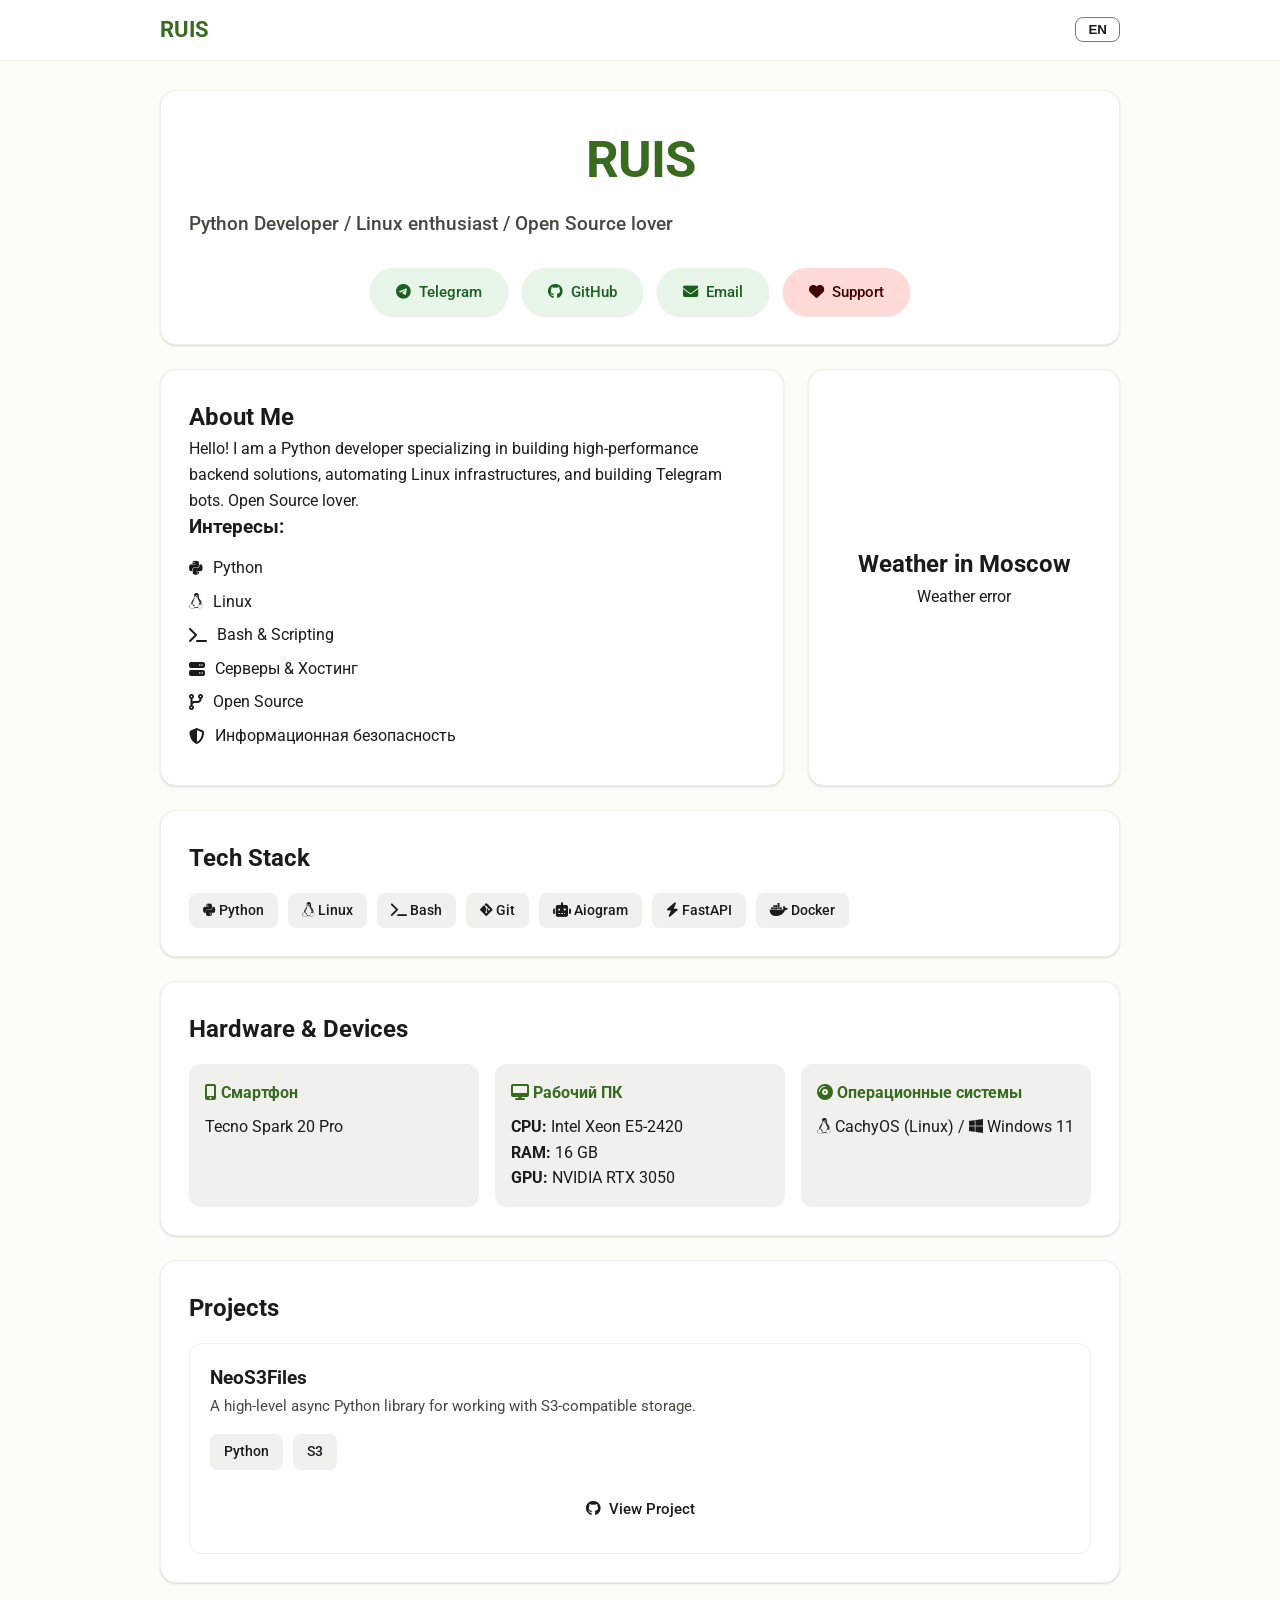
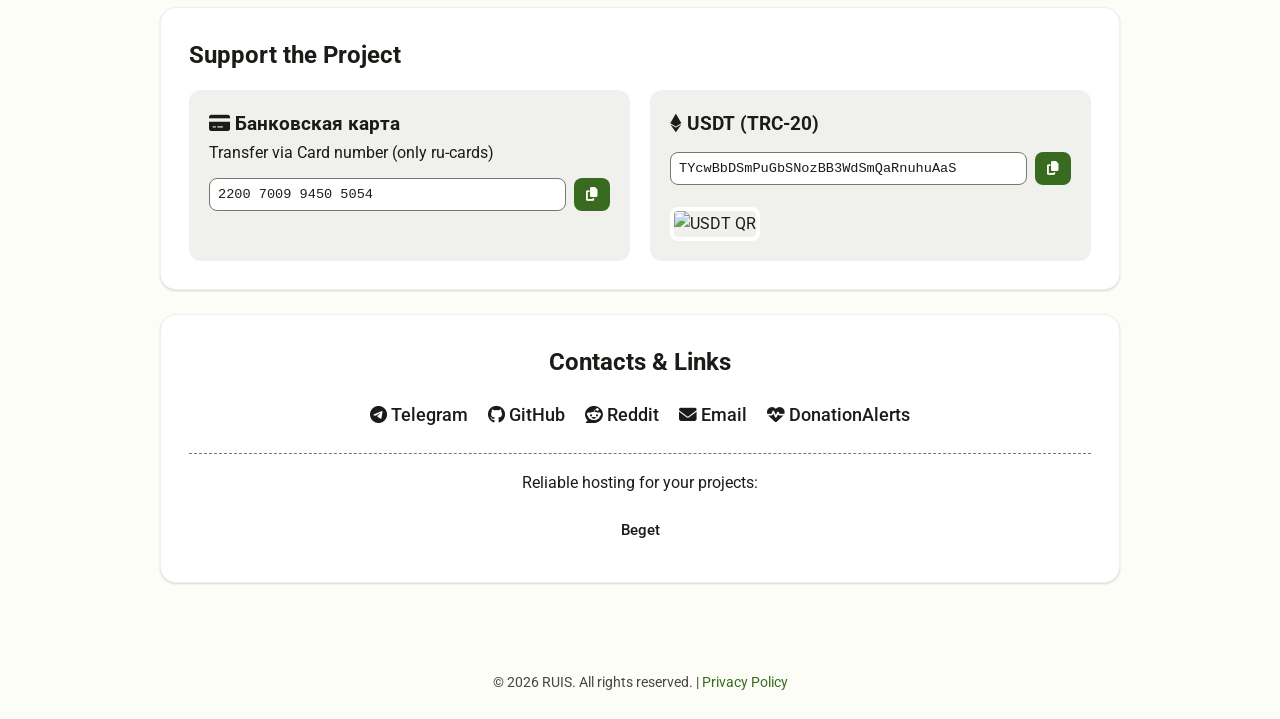
==== index.html @ d51184da "Initial commit" ====
<!DOCTYPE html>
<html lang="ru">
<head>
    <meta charset="UTF-8">
    <meta name="viewport" content="width=device-width, initial-scale=1.0">
    <title>RUIS | Python Developer & Linux Enthusiast</title>
    <meta name="description" content="Личный сайт-визитка и портфолио разработчика RUIS. Python, Linux, Open Source.">

    <meta property="og:title" content="RUIS | Portfolio">
    <meta property="og:description" content="Python Developer / Linux enthusiast / Open Source lover">
    <meta property="og:type" content="website">
    <meta property="og:url" content="https://ruiscode.ru">

    <link rel="icon" href="https://img.icons8.com/material-rounded/96/3498db/code.png" type="image/png">

    <link rel="preconnect" href="https://fonts.googleapis.com">
    <link rel="preconnect" href="https://fonts.gstatic.com" crossorigin>
    <link href="https://fonts.googleapis.com/css2?family=Roboto:wght@300;400;500;700&display=swap" rel="stylesheet">
    <link rel="stylesheet" href="https://cdnjs.cloudflare.com/ajax/libs/font-awesome/6.4.0/css/all.min.css">

    <link rel="stylesheet" href="style.css">
</head>
<body class="light-theme">

    <nav class="navbar">
        <div class="nav-container">
            <a href="#" class="logo">RUIS</a>
            <div class="nav-controls">
                <button id="lang-toggle" class="btn-text">EN</button>
            </div>
        </div>
    </nav>

    <main class="container">
        <section class="card">
            <center><h1 class="hero-title">RUIS</h1></center>
            <p class="hero-subtitle" data-i18n="hero-desc">Python Developer / Linux enthusiast / Open Source lover</p>
            <div class="hero-buttons">
                <a href="https://t.me/ruiscode" target="_blank" class="btn btn-primary"><i class="fab fa-telegram"></i> Telegram</a>
                <a href="https://github.com/Ruslan-Isaev" target="_blank" class="btn btn-secondary"><i class="fab fa-github"></i> GitHub</a>
                <a href="mailto:inbox@ruiscode.ru" class="btn btn-outline"><i class="fas fa-envelope"></i> Email</a>
                <a href="#donations" class="btn btn-donation"><i class="fas fa-heart"></i> Support</a>
            </div>
        </section>

        <div class="grid-layout">
            <section class="card">
                <h2 data-i18n="about-title">Обо мне</h2>
                <p data-i18n="about-text">Привет! Я Python-разработчик, специализируюсь на создании бэкенд-решений, автоматизации процессов и работе с серверной инфраструктурой.</p>
                <h3>Интересы:</h3>
                <ul class="interests-list">
                    <li><i class="fab fa-python"></i> Python</li>
                    <li><i class="fab fa-linux"></i> Linux</li>
                    <li><i class="fas fa-terminal"></i> Bash & Scripting</li>
                    <li><i class="fas fa-server"></i> Серверы & Хостинг</li>
                    <li><i class="fas fa-code-branch"></i> Open Source</li>
                    <li><i class="fas fa-shield-alt"></i> Информационная безопасность</li>
                </ul>
            </section>

            <section class="card weather-card">
                <h2 data-i18n="weather-title">Погода в Москве</h2>
                <div id="weather-loading" class="loading" data-i18n="loading">Загрузка...</div>
                <div id="weather-content" class="hidden">
                    <div class="weather-main">
                        <i id="weather-icon" class="fas fa-cloud-sun"></i>
                        <span id="weather-temp">--°C</span>
                    </div>
                    <p id="weather-desc">--</p>
                    <div class="weather-details">
                        <div><i class="fas fa-wind"></i> <span id="weather-wind">-- м/с</span></div>
                        <div><i class="fas fa-tint"></i> <span id="weather-humidity">--%</span></div>
                    </div>
                </div>
            </section>
        </div>

        <section class="card">
            <h2 data-i18n="tech-title">Технологический стек</h2>
            <div class="tech-tags">
                <span class="tag"><i class="fab fa-python"></i> Python</span>
                <span class="tag"><i class="fab fa-linux"></i> Linux</span>
                <span class="tag"><i class="fas fa-terminal"></i> Bash</span>
                <span class="tag"><i class="fab fa-git-alt"></i> Git</span>
                <span class="tag"><i class="fas fa-robot"></i> Aiogram</span>
                <span class="tag"><i class="fas fa-bolt"></i> FastAPI</span>
                <span class="tag"><i class="fab fa-docker"></i> Docker</span>
            </div>
        </section>

        <section class="card">
            <h2 data-i18n="hardware-title">Железо и Девайсы</h2>
            <div class="hardware-grid">
                <div class="hw-item">
                    <h3><i class="fas fa-mobile-alt"></i> Смартфон</h3>
                    <p>Tecno Spark 20 Pro</p>
                </div>
                <div class="hw-item">
                    <h3><i class="fas fa-desktop"></i> Рабочий ПК</h3>
                    <p><strong>CPU:</strong> Intel Xeon E5-2420</p>
                    <p><strong>RAM:</strong> 16 GB</p>
                    <p><strong>GPU:</strong> NVIDIA RTX 3050</p>
                </div>
                <div class="hw-item">
                    <h3><i class="fas fa-compact-disc"></i> Операционные системы</h3>
                    <p><i class="fab fa-linux"></i> CachyOS (Linux) / <i class="fab fa-windows"></i> Windows 11</p>
                </div>
            </div>
        </section>

        <section class="card">
            <h2 data-i18n="projects-title">Проекты</h2>
            <div id="projects-container" class="projects-grid">
                </div>
        </section>

        <section id="donations" class="card">
            <h2 data-i18n="donate-title">Поддержать проект</h2>
            <div class="donate-grid">
                <div class="donate-item">
                    <h3><i class="fas fa-credit-card"></i> Банковская карта</h3>
                    <p data-i18n="card-desc">Перевод по номеру карты</p>
                    <div class="crypto-address">
                        <input type="text" value="2200 7009 9450 5054" readonly id="card-num">
                        <button onclick="copyText('card-num')" class="btn-icon-copy"><i class="fas fa-copy"></i></button>
                    </div>
                </div>
                <div class="donate-item">
                    <h3><i class="fab fa-ethereum"></i> USDT (TRC-20)</h3>
                    <div class="crypto-address">
                        <input type="text" value="TYcwBbDSmPuGbSNozBB3WdSmQaRnuhuAaS" readonly id="usdt-addr">
                        <button onclick="copyText('usdt-addr')" class="btn-icon-copy"><i class="fas fa-copy"></i></button>
                    </div>
                    <img class="qr-code" src="https://api.qrserver.com/v1/create-qr-code/?size=150x150&data=TYcwBbDSmPuGbSNozBB3WdSmQaRnuhuAaS" alt="USDT QR">
                </div>
            </div>
        </section>

        <section class="card text-center">
            <h2 data-i18n="links-title">Контакты и ссылки</h2>
            <div class="links-footer">
                <a href="https://t.me/ruiscode" target="_blank"><i class="fab fa-telegram"></i> Telegram</a>
                <a href="https://github.com/Ruslan-Isaev" target="_blank"><i class="fab fa-github"></i> GitHub</a>
                <a href="https://www.reddit.com/u/ruslan-isaev/s/MnfXbXaHFV" target="_blank"><i class="fab fa-reddit"></i> Reddit</a>
                <a href="mailto:inbox@ruiscode.ru"><i class="fas fa-envelope"></i> Email</a>
                <a href="https://www.donationalerts.com/r/ruisvip" target="_blank"><i class="fas fa-heartbeat"></i> DonationAlerts</a>
            </div>
            <div class="ref-block">
                <p data-i18n="ref-text">Надежный хостинг для ваших проектов:</p>
                <a href="https://beget.com/p2138038" target="_blank" class="btn btn-outline" style="display:inline-block; margin-top:10px;">Beget</a>
            </div>
        </section>
    </main>

    <footer class="footer">
        <p>&copy; 2026 RUIS. All rights reserved. | <a href="privacy.html" data-i18n="privacy-link">Политика конфиденциальности</a></p>
    </footer>

    <script src="script.js"></script>
</body>
</html>
---- style.css ----
/* Google Material Design 3 - Fixed Light Theme */
:root {
    --bg-color: #fcfdf7;
    --surface-color: #ffffff;
    --surface-variant: #f0f1ec;
    --primary-color: #386a20; /* Благородный темно-зеленый Material акцент */
    --secondary-color: #55624c;
    --text-color: #1a1c18;
    --text-muted: #43493e;
    --border-color: #74796e;
    --shadow: 0px 1px 3px rgba(0,0,0,0.05), 0px 1px 2px rgba(0,0,0,0.1);
    --radius: 16px;
    --transition: all 0.25s cubic-bezier(0.2, 0, 0, 1);

    /* Цвета для кнопок главного экрана */
    --hero-btn-bg: #e8f5e9;
    --hero-btn-text: #1b5e20;
}

* {
    box-sizing: border-box;
    margin: 0;
    padding: 0;
}

body {
    font-family: 'Roboto', sans-serif;
    background-color: var(--bg-color);
    color: var(--text-color);
    line-height: 1.6;
}

.container {
    max-width: 1000px;
    margin: 0 auto;
    padding: 90px 20px 40px 20px;
}

/* Навигация */
.navbar {
    position: fixed;
    top: 0;
    left: 0;
    width: 100%;
    background: var(--surface-color);
    border-bottom: 1px solid var(--surface-variant);
    z-index: 1000;
}
.nav-container {
    max-width: 1000px;
    margin: 0 auto;
    padding: 12px 20px;
    display: flex;
    justify-content: space-between;
    align-items: center;
}
.logo {
    font-size: 1.4rem;
    font-weight: 700;
    text-decoration: none;
    color: var(--primary-color);
}
.nav-controls {
    display: flex;
    gap: 12px;
}

/* Карточки */
.card {
    background-color: var(--surface-color);
    border-radius: var(--radius);
    padding: 28px;
    margin-bottom: 24px;
    border: 1px solid var(--surface-variant);
    box-shadow: var(--shadow);
    transition: var(--transition);
}
.card:hover {
    transform: translateY(-2px);
    box-shadow: 0px 4px 12px rgba(0,0,0,0.06);
}

/* Сетка интерфейса */
.grid-layout {
    display: grid;
    grid-template-columns: 2fr 1fr;
    gap: 24px;
}
@media (max-width: 768px) {
    .grid-layout { grid-template-columns: 1fr; gap: 0; }
}


.hero-title { font-size: 3.2rem; font-weight: 700; margin-bottom: 8px; letter-spacing: -1px; color: var(--primary-color); }
.hero-subtitle { font-size: 1.2rem; color: var(--text-muted); margin-bottom: 28px; font-weight: 500; }
.hero-buttons { display: flex; flex-wrap: wrap; justify-content: center; gap: 14px; }

/* Кнопки */
.btn {
    padding: 12px 26px;
    border-radius: 100px;
    border: none;
    font-weight: 500;
    cursor: pointer;
    text-decoration: none;
    display: inline-flex;
    align-items: center;
    gap: 8px;
    transition: var(--transition);
    font-size: 0.95rem;
}
.hero-buttons .btn {
    background-color: var(--hero-btn-bg);
    color: var(--hero-btn-text);
    box-shadow: 0px 1px 2px rgba(0,0,0,0.1);
}
.hero-buttons .btn:hover {
    filter: brightness(0.92);
    transform: translateY(-1px);
}
.hero-buttons .btn-donation {
    background-color: #ffdad6;
    color: #410002;
}

/* Стандартные кнопки для остальных разделов */
.btn-outline { var(--border-color); color: var(--text-color); background: transparent; }
.btn-outline:hover { background: var(--surface-variant); }
.btn-primary { background-color: var(--primary-color); color: var(--bg-color); }
.btn-primary:hover { filter: brightness(1.1); }
.btn-text { background: none; border: 1px solid var(--border-color); border-radius: 8px; font-weight: bold; cursor: pointer; color: var(--text-color); padding: 4px 12px; }

/* Тэги технологий */
.tech-tags { display: flex; flex-wrap: wrap; gap: 10px; margin-top: 16px; }
.tag { background: var(--surface-variant); padding: 6px 14px; border-radius: 8px; font-size: 0.9rem; font-weight: 500; color: var(--text-color); }

/* Списки и Оборудование */
.interests-list { list-style: none; margin-top: 12px; }
.interests-list li { margin-bottom: 8px; display: flex; align-items: center; gap: 10px; }
.hardware-grid { display: grid; grid-template-columns: repeat(auto-fit, minmax(220px, 1fr)); gap: 16px; margin-top: 16px;}
.hw-item { background: var(--surface-variant); padding: 16px; border-radius: 12px; }
.hw-item h3 { font-size: 1rem; margin-bottom: 8px; color: var(--primary-color); }

/* Проекты */
.projects-grid { display: grid; grid-template-columns: repeat(auto-fit, minmax(280px, 1fr)); gap: 20px; margin-top: 16px;}
.project-card { border: 1px solid var(--surface-variant); border-radius: 12px; padding: 20px; display: flex; flex-direction: column; justify-content: space-between;}
.project-card p { font-size: 0.95rem; color: var(--text-muted); margin-bottom: 16px; }

/* Погода */
.weather-card { display: flex; flex-direction: column; justify-content: center; align-items: center; text-align: center; }
.weather-main { display: flex; align-items: center; gap: 16px; font-size: 2.2rem; font-weight: bold; margin: 12px 0; }
#weather-icon { color: var(--primary-color); }
.weather-details { display: flex; gap: 20px; font-size: 0.9rem; color: var(--text-muted); margin-top: 8px; }

/* Донаты */
.donate-grid { display: grid; grid-template-columns: repeat(auto-fit, minmax(280px, 1fr)); gap: 20px; margin-top: 16px;}
.donate-item { background: var(--surface-variant); padding: 20px; border-radius: 12px; }
.crypto-address { display: flex; gap: 8px; margin: 12px 0; }
.crypto-address input { flex: 1; padding: 8px; border-radius: 8px; border: 1px solid var(--border-color); background: var(--surface-color); color: var(--text-color); font-family: monospace; font-size: 0.85rem;}
.btn-icon-copy { background: var(--primary-color); color: var(--bg-color); border: none; padding: 8px 12px; border-radius: 8px; cursor: pointer; }
.qr-code { width: 120px; height: 120px; margin-top: 10px; border-radius: 8px; border: 4px solid white; }

/* Ссылки футера */
.links-footer { display: flex; flex-wrap: wrap; justify-content: center; gap: 20px; margin: 20px 0; }
.links-footer a { color: var(--text-color); text-decoration: none; font-weight: 500; font-size: 1.1rem; }
.links-footer a:hover { color: var(--primary-color); }
.ref-block { margin-top: 24px; padding-top: 16px; border-top: 1px dashed var(--border-color); }

.footer { text-align: center; padding: 24px; font-size: 0.9rem; color: var(--text-muted); }
.footer a { color: var(--primary-color); text-decoration: none; }

/* Стили для страницы политики */
.legal-text h2 { font-size: 1.4rem; margin-top: 24px; margin-bottom: 10px; color: var(--primary-color); }
.legal-text h3 { font-size: 1.1rem; margin-top: 16px; margin-bottom: 6px; }
.legal-text p, .legal-text ul { margin-bottom: 14px; font-size: 0.95rem; color: var(--text-muted); text-align: justify; }
.legal-text ul { padding-left: 20px; }

.hidden { display: none !important; }
.text-center { text-align: center; }
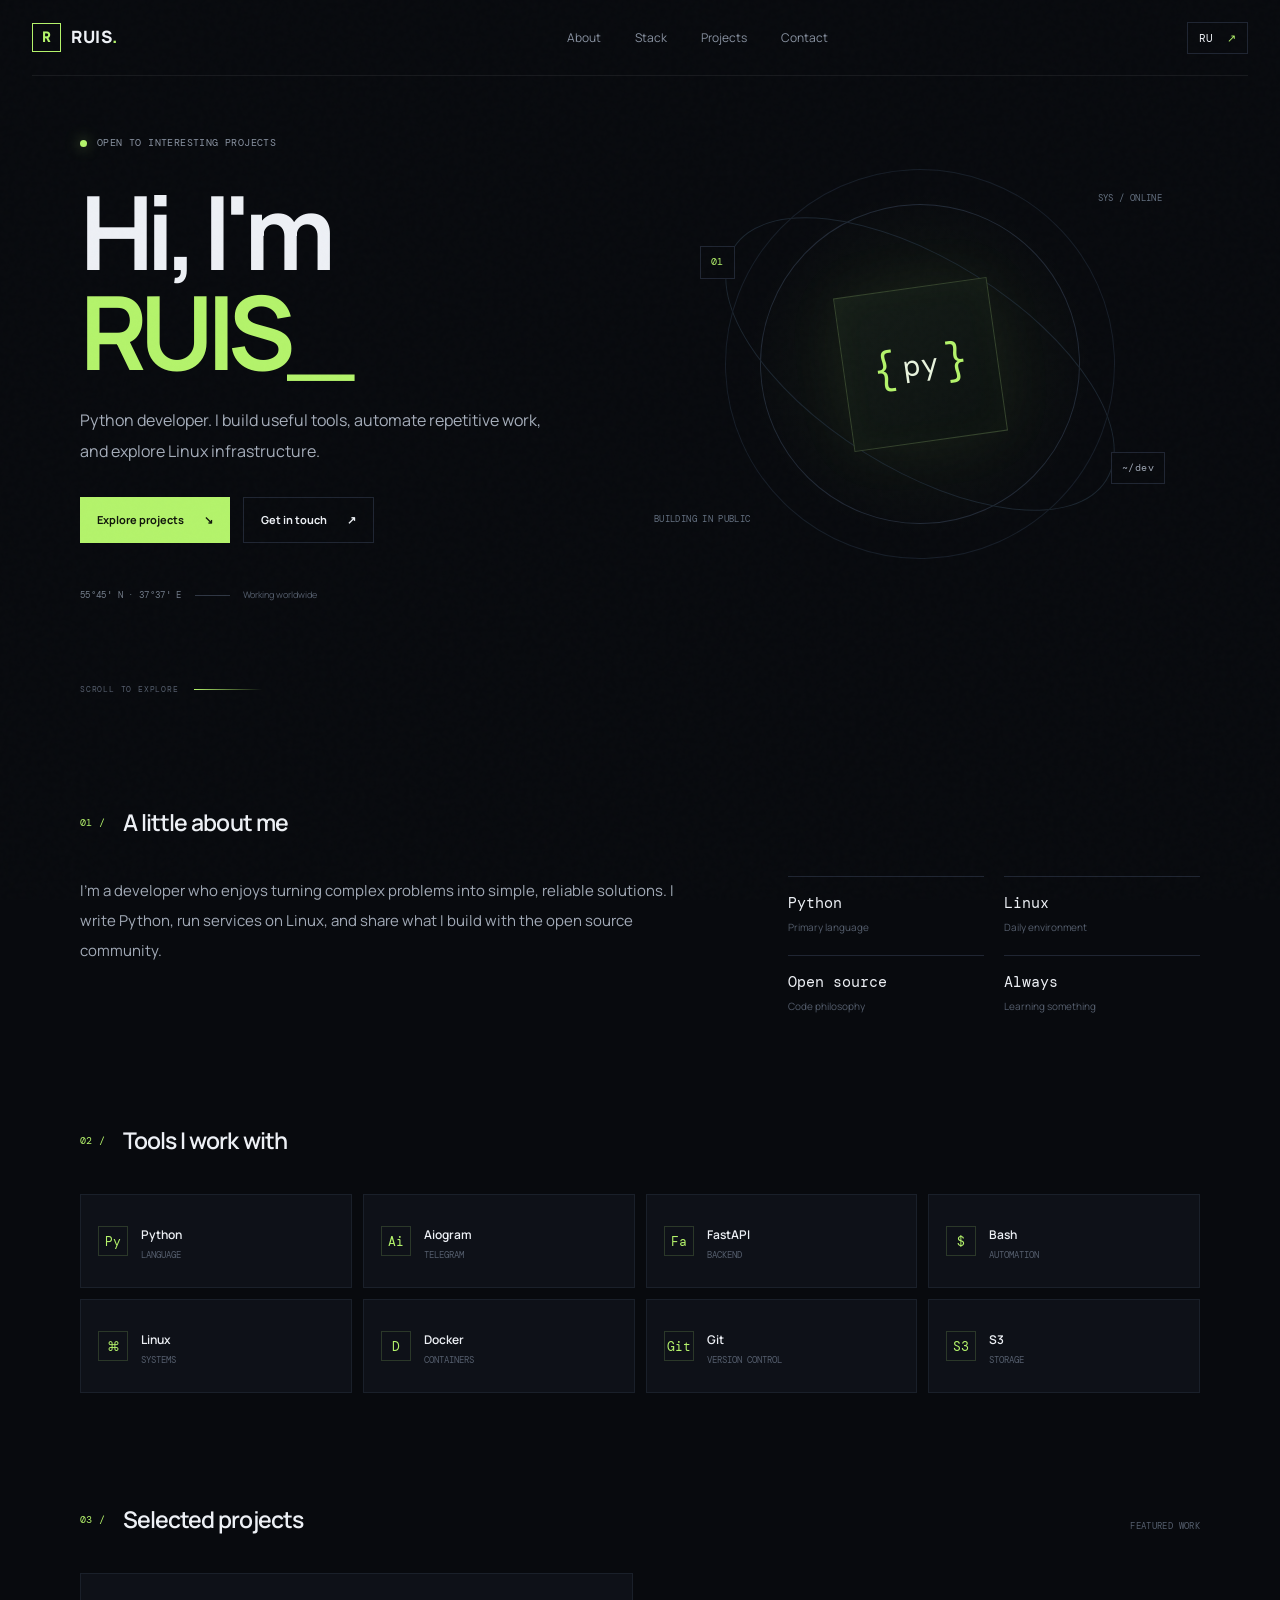
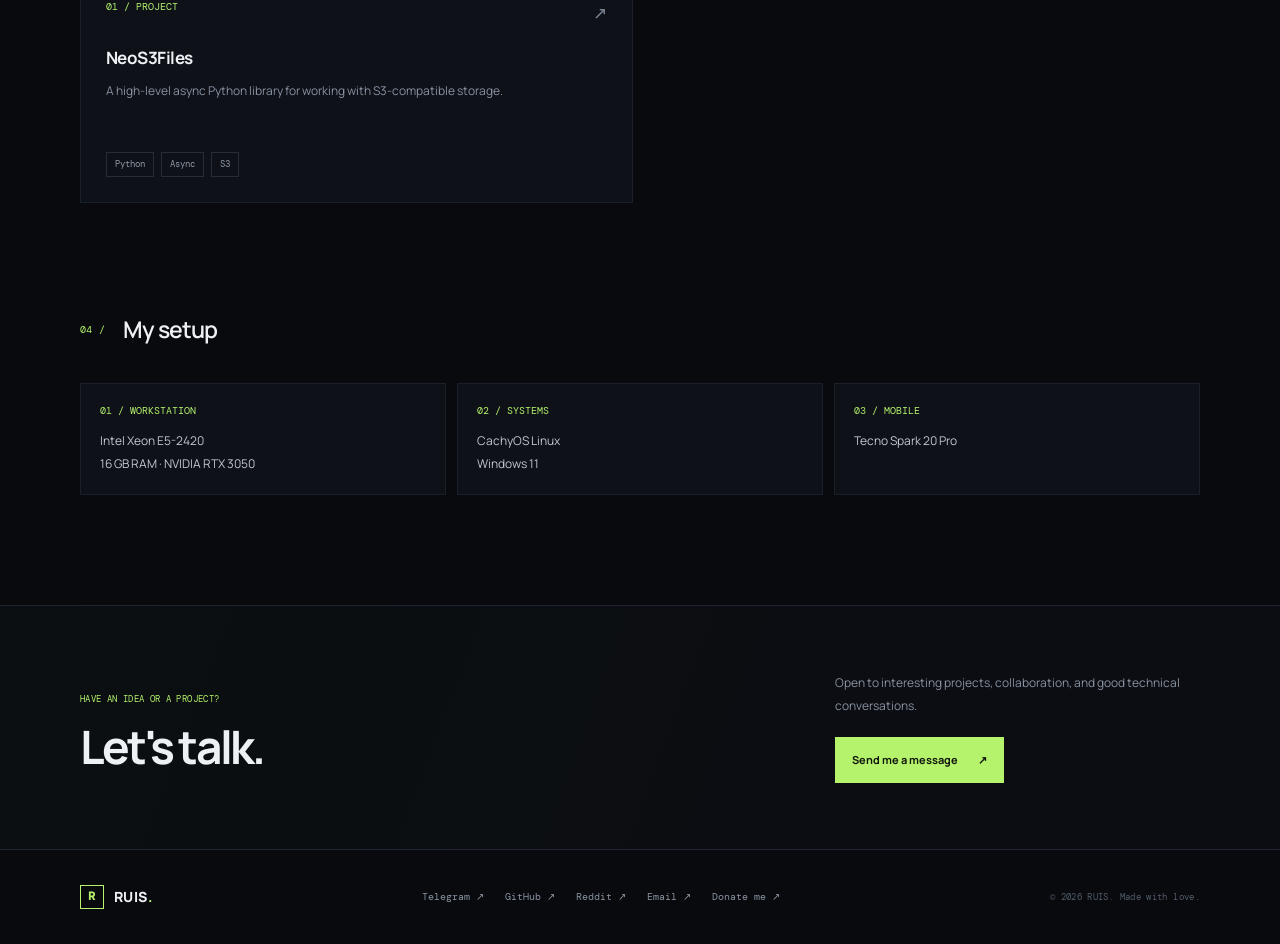
==== commit e6c1d9c3: "new site version" ====
--- a/index.html
+++ b/index.html
@@ -1,161 +1,85 @@
-<!DOCTYPE html>
+<!doctype html>
 <html lang="ru">
 <head>
-    <meta charset="UTF-8">
-    <meta name="viewport" content="width=device-width, initial-scale=1.0">
-    <title>RUIS | Python Developer & Linux Enthusiast</title>
-    <meta name="description" content="Личный сайт-визитка и портфолио разработчика RUIS. Python, Linux, Open Source.">
+  <meta charset="utf-8">
+  <meta name="viewport" content="width=device-width, initial-scale=1">
+  <meta name="theme-color" content="#080a0e">
+  <meta name="description" content="RUIS — Python developer, Linux enthusiast and open source contributor.">
+  <title>RUIS — Python Developer</title>
+  <link rel="preconnect" href="https://fonts.googleapis.com">
+  <link rel="preconnect" href="https://fonts.gstatic.com" crossorigin>
+  <link href="https://fonts.googleapis.com/css2?family=DM+Mono:wght@400;500&family=Manrope:wght@400;500;600;700;800&display=swap" rel="stylesheet">
+  <link rel="stylesheet" href="style.css">
+  <script src="script.js" defer></script>
+</head>
+<body>
+  <div class="noise" aria-hidden="true"></div>
+  <header class="topbar">
+    <a class="brand" href="#top" aria-label="RUIS home"><span class="brand-mark">R</span><span>RUIS<span class="brand-dot">.</span></span></a>
+    <nav class="nav-links" aria-label="Main navigation">
+      <a href="#about" data-i18n="nav.about">Обо мне</a>
+      <a href="#stack" data-i18n="nav.stack">Стек</a>
+      <a href="#projects" data-i18n="nav.projects">Проекты</a>
+      <a href="#contact" data-i18n="nav.contact">Контакты</a>
+    </nav>
+    <button class="language-switch" id="lang-switch" type="button" aria-label="Switch language">EN <span>↗</span></button>
+  </header>
 
-    <meta property="og:title" content="RUIS | Portfolio">
-    <meta property="og:description" content="Python Developer / Linux enthusiast / Open Source lover">
-    <meta property="og:type" content="website">
-    <meta property="og:url" content="https://ruiscode.ru">
+  <main id="top">
+    <section class="hero wrap">
+      <div class="hero-copy">
+        <p class="eyebrow"><span class="status-dot"></span><span data-i18n="hero.available">ОТКРЫТ ДЛЯ ИНТЕРЕСНЫХ ПРОЕКТОВ</span></p>
+        <h1><span data-i18n="hero.hello">Привет, я</span><br><span class="accent">RUIS<span class="cursor">_</span></span></h1>
+        <p class="hero-lead" data-i18n="hero.subtitle">Python-разработчик. Создаю полезные инструменты, автоматизирую рутину и исследую Linux-инфраструктуру.</p>
+        <div class="hero-actions">
+          <a class="button button-primary" href="#projects"><span data-i18n="hero.cta">Смотреть проекты</span><span aria-hidden="true">↘</span></a>
+          <a class="button button-quiet" id="hero-contact" href="mailto:inbox@ruiscode.ru"><span data-i18n="hero.contact">Связаться</span><span aria-hidden="true">↗</span></a>
+        </div>
+        <div class="hero-meta"><span class="mono">55°45' N · 37°37' E</span><span class="meta-line"></span><span data-i18n="hero.location">Работаю по всему миру</span></div>
+      </div>
+      <div class="hero-art" aria-label="Abstract terminal illustration">
+        <div class="orbit orbit-one"></div><div class="orbit orbit-two"></div><div class="orbit orbit-three"></div>
+        <div class="core"><span class="core-bracket">{</span><span class="core-text">py</span><span class="core-bracket">}</span></div>
+        <span class="orbit-label label-top mono">SYS / ONLINE</span><span class="orbit-label label-bottom mono">BUILDING IN PUBLIC</span>
+        <span class="orbit-chip chip-a mono">01</span><span class="orbit-chip chip-b mono">~/dev</span>
+      </div>
+      <a class="scroll-cue mono" href="#about"><span>SCROLL TO EXPLORE</span><span class="scroll-line"></span></a>
+    </section>
 
-    <link rel="icon" href="https://img.icons8.com/material-rounded/96/3498db/code.png" type="image/png">
+    <section class="section wrap" id="about">
+      <div class="section-heading"><span class="section-index mono">01 /</span><h2 data-i18n="about.heading">Немного обо мне</h2></div>
+      <div class="about-grid">
+        <p class="about-copy" data-i18n="about.copy">Я разработчик, которому нравится превращать сложные задачи в простые и надёжные решения. Пишу на Python, разворачиваю сервисы на Linux и делюсь тем, что создаю, с open source сообществом.</p>
+        <div class="about-facts" id="facts"></div>
+      </div>
+    </section>
 
-    <link rel="preconnect" href="https://fonts.googleapis.com">
-    <link rel="preconnect" href="https://fonts.gstatic.com" crossorigin>
-    <link href="https://fonts.googleapis.com/css2?family=Roboto:wght@300;400;500;700&display=swap" rel="stylesheet">
-    <link rel="stylesheet" href="https://cdnjs.cloudflare.com/ajax/libs/font-awesome/6.4.0/css/all.min.css">
+    <section class="section wrap" id="stack">
+      <div class="section-heading"><span class="section-index mono">02 /</span><h2 data-i18n="stack.heading">Инструменты в работе</h2></div>
+      <div class="stack-grid" id="stack-grid"></div>
+    </section>
 
-    <link rel="stylesheet" href="style.css">
-</head>
-<body class="light-theme">
+    <section class="section wrap" id="projects">
+      <div class="section-heading section-heading-between"><div><span class="section-index mono">03 /</span><h2 data-i18n="projects.heading">Избранные проекты</h2></div><span class="mono small-note" data-i18n="projects.note">ВЫБРАННЫЕ РАБОТЫ</span></div>
+      <div class="projects-grid" id="projects-grid"></div>
+    </section>
 
-    <nav class="navbar">
-        <div class="nav-container">
-            <a href="#" class="logo">RUIS</a>
-            <div class="nav-controls">
-                <button id="lang-toggle" class="btn-text">EN</button>
-            </div>
-        </div>
-    </nav>
+    <section class="section wrap two-col-section">
+      <div class="section-heading"><span class="section-index mono">04 /</span><h2 data-i18n="hardware.heading">Моё железо</h2></div>
+      <div class="hardware-grid" id="hardware-grid"></div>
+    </section>
 
-    <main class="container">
-        <section class="card">
-            <center><h1 class="hero-title">RUIS</h1></center>
-            <p class="hero-subtitle" data-i18n="hero-desc">Python Developer / Linux enthusiast / Open Source lover</p>
-            <div class="hero-buttons">
-                <a href="https://t.me/ruiscode" target="_blank" class="btn btn-primary"><i class="fab fa-telegram"></i> Telegram</a>
-                <a href="https://github.com/Ruslan-Isaev" target="_blank" class="btn btn-secondary"><i class="fab fa-github"></i> GitHub</a>
-                <a href="mailto:inbox@ruiscode.ru" class="btn btn-outline"><i class="fas fa-envelope"></i> Email</a>
-                <a href="#donations" class="btn btn-donation"><i class="fas fa-heart"></i> Support</a>
-            </div>
-        </section>
-
-        <div class="grid-layout">
-            <section class="card">
-                <h2 data-i18n="about-title">Обо мне</h2>
-                <p data-i18n="about-text">Привет! Я Python-разработчик, специализируюсь на создании бэкенд-решений, автоматизации процессов и работе с серверной инфраструктурой.</p>
-                <h3>Интересы:</h3>
-                <ul class="interests-list">
-                    <li><i class="fab fa-python"></i> Python</li>
-                    <li><i class="fab fa-linux"></i> Linux</li>
-                    <li><i class="fas fa-terminal"></i> Bash & Scripting</li>
-                    <li><i class="fas fa-server"></i> Серверы & Хостинг</li>
-                    <li><i class="fas fa-code-branch"></i> Open Source</li>
-                    <li><i class="fas fa-shield-alt"></i> Информационная безопасность</li>
-                </ul>
-            </section>
-
-            <section class="card weather-card">
-                <h2 data-i18n="weather-title">Погода в Москве</h2>
-                <div id="weather-loading" class="loading" data-i18n="loading">Загрузка...</div>
-                <div id="weather-content" class="hidden">
-                    <div class="weather-main">
-                        <i id="weather-icon" class="fas fa-cloud-sun"></i>
-                        <span id="weather-temp">--°C</span>
-                    </div>
-                    <p id="weather-desc">--</p>
-                    <div class="weather-details">
-                        <div><i class="fas fa-wind"></i> <span id="weather-wind">-- м/с</span></div>
-                        <div><i class="fas fa-tint"></i> <span id="weather-humidity">--%</span></div>
-                    </div>
-                </div>
-            </section>
-        </div>
-
-        <section class="card">
-            <h2 data-i18n="tech-title">Технологический стек</h2>
-            <div class="tech-tags">
-                <span class="tag"><i class="fab fa-python"></i> Python</span>
-                <span class="tag"><i class="fab fa-linux"></i> Linux</span>
-                <span class="tag"><i class="fas fa-terminal"></i> Bash</span>
-                <span class="tag"><i class="fab fa-git-alt"></i> Git</span>
-                <span class="tag"><i class="fas fa-robot"></i> Aiogram</span>
-                <span class="tag"><i class="fas fa-bolt"></i> FastAPI</span>
-                <span class="tag"><i class="fab fa-docker"></i> Docker</span>
-            </div>
-        </section>
-
-        <section class="card">
-            <h2 data-i18n="hardware-title">Железо и Девайсы</h2>
-            <div class="hardware-grid">
-                <div class="hw-item">
-                    <h3><i class="fas fa-mobile-alt"></i> Смартфон</h3>
-                    <p>Tecno Spark 20 Pro</p>
-                </div>
-                <div class="hw-item">
-                    <h3><i class="fas fa-desktop"></i> Рабочий ПК</h3>
-                    <p><strong>CPU:</strong> Intel Xeon E5-2420</p>
-                    <p><strong>RAM:</strong> 16 GB</p>
-                    <p><strong>GPU:</strong> NVIDIA RTX 3050</p>
-                </div>
-                <div class="hw-item">
-                    <h3><i class="fas fa-compact-disc"></i> Операционные системы</h3>
-                    <p><i class="fab fa-linux"></i> CachyOS (Linux) / <i class="fab fa-windows"></i> Windows 11</p>
-                </div>
-            </div>
-        </section>
-
-        <section class="card">
-            <h2 data-i18n="projects-title">Проекты</h2>
-            <div id="projects-container" class="projects-grid">
-                </div>
-        </section>
-
-        <section id="donations" class="card">
-            <h2 data-i18n="donate-title">Поддержать проект</h2>
-            <div class="donate-grid">
-                <div class="donate-item">
-                    <h3><i class="fas fa-credit-card"></i> Банковская карта</h3>
-                    <p data-i18n="card-desc">Перевод по номеру карты</p>
-                    <div class="crypto-address">
-                        <input type="text" value="2200 7009 9450 5054" readonly id="card-num">
-                        <button onclick="copyText('card-num')" class="btn-icon-copy"><i class="fas fa-copy"></i></button>
-                    </div>
-                </div>
-                <div class="donate-item">
-                    <h3><i class="fab fa-ethereum"></i> USDT (TRC-20)</h3>
-                    <div class="crypto-address">
-                        <input type="text" value="TYcwBbDSmPuGbSNozBB3WdSmQaRnuhuAaS" readonly id="usdt-addr">
-                        <button onclick="copyText('usdt-addr')" class="btn-icon-copy"><i class="fas fa-copy"></i></button>
-                    </div>
-                    <img class="qr-code" src="https://api.qrserver.com/v1/create-qr-code/?size=150x150&data=TYcwBbDSmPuGbSNozBB3WdSmQaRnuhuAaS" alt="USDT QR">
-                </div>
-            </div>
-        </section>
-
-        <section class="card text-center">
-            <h2 data-i18n="links-title">Контакты и ссылки</h2>
-            <div class="links-footer">
-                <a href="https://t.me/ruiscode" target="_blank"><i class="fab fa-telegram"></i> Telegram</a>
-                <a href="https://github.com/Ruslan-Isaev" target="_blank"><i class="fab fa-github"></i> GitHub</a>
-                <a href="https://www.reddit.com/u/ruslan-isaev/s/MnfXbXaHFV" target="_blank"><i class="fab fa-reddit"></i> Reddit</a>
-                <a href="mailto:inbox@ruiscode.ru"><i class="fas fa-envelope"></i> Email</a>
-                <a href="https://www.donationalerts.com/r/ruisvip" target="_blank"><i class="fas fa-heartbeat"></i> DonationAlerts</a>
-            </div>
-            <div class="ref-block">
-                <p data-i18n="ref-text">Надежный хостинг для ваших проектов:</p>
-                <a href="https://beget.com/p2138038" target="_blank" class="btn btn-outline" style="display:inline-block; margin-top:10px;">Beget</a>
-            </div>
-        </section>
-    </main>
-
-    <footer class="footer">
-        <p>&copy; 2026 RUIS. All rights reserved. | <a href="privacy.html" data-i18n="privacy-link">Политика конфиденциальности</a></p>
-    </footer>
-
-    <script src="script.js"></script>
+    <section class="contact-section" id="contact">
+      <div class="wrap contact-inner">
+        <div><p class="eyebrow mono" data-i18n="contact.kicker">ЕСТЬ ИДЕЯ ИЛИ ПРЕДЛОЖЕНИЕ?</p><h2 data-i18n="contact.heading">Давайте обсудим.</h2></div>
+        <div class="contact-right"><p data-i18n="contact.copy">Открыт к интересным проектам, сотрудничеству и хорошим техническим разговорам.</p><a class="button button-primary" id="contact-email" href="mailto:inbox@ruiscode.ru"><span data-i18n="contact.cta">Написать мне</span><span aria-hidden="true">↗</span></a></div>
+      </div>
+    </section>
+  </main>
+  <footer class="footer wrap">
+    <a class="brand footer-brand" href="#top"><span class="brand-mark">R</span><span>RUIS<span class="brand-dot">.</span></span></a>
+    <div class="footer-links" id="social-links"></div>
+    <p class="mono copyright">© <span id="year"></span> RUIS. <span data-i18n="footer.rights">Сделано с любопытством.</span></p>
+  </footer>
 </body>
 </html>
--- a/style.css
+++ b/style.css
@@ -1,179 +1,5 @@
-/* Google Material Design 3 - Fixed Light Theme */
-:root {
-    --bg-color: #fcfdf7;
-    --surface-color: #ffffff;
-    --surface-variant: #f0f1ec;
-    --primary-color: #386a20; /* Благородный темно-зеленый Material акцент */
-    --secondary-color: #55624c;
-    --text-color: #1a1c18;
-    --text-muted: #43493e;
-    --border-color: #74796e;
-    --shadow: 0px 1px 3px rgba(0,0,0,0.05), 0px 1px 2px rgba(0,0,0,0.1);
-    --radius: 16px;
-    --transition: all 0.25s cubic-bezier(0.2, 0, 0, 1);
-
-    /* Цвета для кнопок главного экрана */
-    --hero-btn-bg: #e8f5e9;
-    --hero-btn-text: #1b5e20;
-}
-
-* {
-    box-sizing: border-box;
-    margin: 0;
-    padding: 0;
-}
-
-body {
-    font-family: 'Roboto', sans-serif;
-    background-color: var(--bg-color);
-    color: var(--text-color);
-    line-height: 1.6;
-}
-
-.container {
-    max-width: 1000px;
-    margin: 0 auto;
-    padding: 90px 20px 40px 20px;
-}
-
-/* Навигация */
-.navbar {
-    position: fixed;
-    top: 0;
-    left: 0;
-    width: 100%;
-    background: var(--surface-color);
-    border-bottom: 1px solid var(--surface-variant);
-    z-index: 1000;
-}
-.nav-container {
-    max-width: 1000px;
-    margin: 0 auto;
-    padding: 12px 20px;
-    display: flex;
-    justify-content: space-between;
-    align-items: center;
-}
-.logo {
-    font-size: 1.4rem;
-    font-weight: 700;
-    text-decoration: none;
-    color: var(--primary-color);
-}
-.nav-controls {
-    display: flex;
-    gap: 12px;
-}
-
-/* Карточки */
-.card {
-    background-color: var(--surface-color);
-    border-radius: var(--radius);
-    padding: 28px;
-    margin-bottom: 24px;
-    border: 1px solid var(--surface-variant);
-    box-shadow: var(--shadow);
-    transition: var(--transition);
-}
-.card:hover {
-    transform: translateY(-2px);
-    box-shadow: 0px 4px 12px rgba(0,0,0,0.06);
-}
-
-/* Сетка интерфейса */
-.grid-layout {
-    display: grid;
-    grid-template-columns: 2fr 1fr;
-    gap: 24px;
-}
-@media (max-width: 768px) {
-    .grid-layout { grid-template-columns: 1fr; gap: 0; }
-}
-
-
-.hero-title { font-size: 3.2rem; font-weight: 700; margin-bottom: 8px; letter-spacing: -1px; color: var(--primary-color); }
-.hero-subtitle { font-size: 1.2rem; color: var(--text-muted); margin-bottom: 28px; font-weight: 500; }
-.hero-buttons { display: flex; flex-wrap: wrap; justify-content: center; gap: 14px; }
-
-/* Кнопки */
-.btn {
-    padding: 12px 26px;
-    border-radius: 100px;
-    border: none;
-    font-weight: 500;
-    cursor: pointer;
-    text-decoration: none;
-    display: inline-flex;
-    align-items: center;
-    gap: 8px;
-    transition: var(--transition);
-    font-size: 0.95rem;
-}
-.hero-buttons .btn {
-    background-color: var(--hero-btn-bg);
-    color: var(--hero-btn-text);
-    box-shadow: 0px 1px 2px rgba(0,0,0,0.1);
-}
-.hero-buttons .btn:hover {
-    filter: brightness(0.92);
-    transform: translateY(-1px);
-}
-.hero-buttons .btn-donation {
-    background-color: #ffdad6;
-    color: #410002;
-}
-
-/* Стандартные кнопки для остальных разделов */
-.btn-outline { var(--border-color); color: var(--text-color); background: transparent; }
-.btn-outline:hover { background: var(--surface-variant); }
-.btn-primary { background-color: var(--primary-color); color: var(--bg-color); }
-.btn-primary:hover { filter: brightness(1.1); }
-.btn-text { background: none; border: 1px solid var(--border-color); border-radius: 8px; font-weight: bold; cursor: pointer; color: var(--text-color); padding: 4px 12px; }
-
-/* Тэги технологий */
-.tech-tags { display: flex; flex-wrap: wrap; gap: 10px; margin-top: 16px; }
-.tag { background: var(--surface-variant); padding: 6px 14px; border-radius: 8px; font-size: 0.9rem; font-weight: 500; color: var(--text-color); }
-
-/* Списки и Оборудование */
-.interests-list { list-style: none; margin-top: 12px; }
-.interests-list li { margin-bottom: 8px; display: flex; align-items: center; gap: 10px; }
-.hardware-grid { display: grid; grid-template-columns: repeat(auto-fit, minmax(220px, 1fr)); gap: 16px; margin-top: 16px;}
-.hw-item { background: var(--surface-variant); padding: 16px; border-radius: 12px; }
-.hw-item h3 { font-size: 1rem; margin-bottom: 8px; color: var(--primary-color); }
-
-/* Проекты */
-.projects-grid { display: grid; grid-template-columns: repeat(auto-fit, minmax(280px, 1fr)); gap: 20px; margin-top: 16px;}
-.project-card { border: 1px solid var(--surface-variant); border-radius: 12px; padding: 20px; display: flex; flex-direction: column; justify-content: space-between;}
-.project-card p { font-size: 0.95rem; color: var(--text-muted); margin-bottom: 16px; }
-
-/* Погода */
-.weather-card { display: flex; flex-direction: column; justify-content: center; align-items: center; text-align: center; }
-.weather-main { display: flex; align-items: center; gap: 16px; font-size: 2.2rem; font-weight: bold; margin: 12px 0; }
-#weather-icon { color: var(--primary-color); }
-.weather-details { display: flex; gap: 20px; font-size: 0.9rem; color: var(--text-muted); margin-top: 8px; }
-
-/* Донаты */
-.donate-grid { display: grid; grid-template-columns: repeat(auto-fit, minmax(280px, 1fr)); gap: 20px; margin-top: 16px;}
-.donate-item { background: var(--surface-variant); padding: 20px; border-radius: 12px; }
-.crypto-address { display: flex; gap: 8px; margin: 12px 0; }
-.crypto-address input { flex: 1; padding: 8px; border-radius: 8px; border: 1px solid var(--border-color); background: var(--surface-color); color: var(--text-color); font-family: monospace; font-size: 0.85rem;}
-.btn-icon-copy { background: var(--primary-color); color: var(--bg-color); border: none; padding: 8px 12px; border-radius: 8px; cursor: pointer; }
-.qr-code { width: 120px; height: 120px; margin-top: 10px; border-radius: 8px; border: 4px solid white; }
-
-/* Ссылки футера */
-.links-footer { display: flex; flex-wrap: wrap; justify-content: center; gap: 20px; margin: 20px 0; }
-.links-footer a { color: var(--text-color); text-decoration: none; font-weight: 500; font-size: 1.1rem; }
-.links-footer a:hover { color: var(--primary-color); }
-.ref-block { margin-top: 24px; padding-top: 16px; border-top: 1px dashed var(--border-color); }
-
-.footer { text-align: center; padding: 24px; font-size: 0.9rem; color: var(--text-muted); }
-.footer a { color: var(--primary-color); text-decoration: none; }
-
-/* Стили для страницы политики */
-.legal-text h2 { font-size: 1.4rem; margin-top: 24px; margin-bottom: 10px; color: var(--primary-color); }
-.legal-text h3 { font-size: 1.1rem; margin-top: 16px; margin-bottom: 6px; }
-.legal-text p, .legal-text ul { margin-bottom: 14px; font-size: 0.95rem; color: var(--text-muted); text-align: justify; }
-.legal-text ul { padding-left: 20px; }
-
-.hidden { display: none !important; }
-.text-center { text-align: center; }
+:root{color-scheme:dark;--bg:#080a0e;--panel:#0e1118;--panel2:#121722;--line:#202633;--text:#edf0f5;--muted:#8992a1;--faint:#555e6d;--green:#b4f36b;--green2:#8acb48;--mono:'DM Mono',monospace;--sans:'Manrope',sans-serif;--max:1120px}
+*{box-sizing:border-box}html{scroll-behavior:smooth;scroll-padding-top:90px}body{margin:0;background:var(--bg);color:var(--text);font-family:var(--sans);line-height:1.65;overflow-x:hidden}a{color:inherit;text-decoration:none}.noise{position:fixed;inset:0;z-index:5;pointer-events:none;opacity:.035;background-image:url("data:image/svg+xml,%3Csvg viewBox='0 0 180 180' xmlns='http://www.w3.org/2000/svg'%3E%3Cfilter id='n'%3E%3CfeTurbulence type='fractalNoise' baseFrequency='.9' numOctaves='3' stitchTiles='stitch'/%3E%3C/filter%3E%3Crect width='100%25' height='100%25' filter='url(%23n)' opacity='.5'/%3E%3C/svg%3E")}.wrap{width:min(var(--max),calc(100% - 64px));margin-inline:auto}.mono,.eyebrow,.section-index,.small-note{font-family:var(--mono);letter-spacing:.04em}.topbar{height:76px;display:flex;align-items:center;justify-content:space-between;width:min(1280px,calc(100% - 64px));margin:auto;border-bottom:1px solid rgba(255,255,255,.065);position:relative;z-index:10}.brand{display:inline-flex;align-items:center;gap:10px;font-weight:800;font-size:17px;letter-spacing:.03em}.brand-mark{display:grid;place-items:center;width:29px;height:29px;border:1px solid var(--green);color:var(--green);font-family:var(--mono);font-size:14px}.brand-dot{color:var(--green)}.nav-links{display:flex;gap:34px;margin-left:90px}.nav-links a{color:var(--muted);font-size:12px;transition:color .2s}.nav-links a:hover,.footer-links a:hover{color:var(--green)}.language-switch{border:1px solid var(--line);background:transparent;color:var(--text);font-family:var(--mono);font-size:11px;padding:8px 11px;cursor:pointer;transition:border-color .2s}.language-switch:hover{border-color:var(--green)}.language-switch span{color:var(--green);margin-left:7px}.hero{min-height:620px;display:grid;grid-template-columns:1fr 1fr;align-items:center;position:relative;padding-top:36px;padding-bottom:80px}.hero-copy{max-width:560px;position:relative;z-index:2}.eyebrow{color:var(--muted);font-size:10px;display:flex;align-items:center;gap:10px}.status-dot{width:7px;height:7px;border-radius:50%;background:var(--green);box-shadow:0 0 14px #b4f36b88}.hero h1{font-size:clamp(60px,8vw,104px);line-height:.98;letter-spacing:-.075em;margin:29px 0 24px;font-weight:700}.accent{color:var(--green)}.cursor{font-weight:400;animation:blink 1.15s steps(2,start) infinite}@keyframes blink{to{visibility:hidden}}.hero-lead{font-size:16px;color:#a6aebb;max-width:480px;line-height:1.9}.hero-actions{display:flex;gap:13px;margin-top:31px}.button{min-height:46px;padding:0 17px;display:inline-flex;align-items:center;justify-content:center;gap:20px;font-size:11px;font-weight:700;transition:transform .2s,background .2s,border-color .2s}.button:hover{transform:translateY(-2px)}.button-primary{background:var(--green);color:#11170c}.button-primary:hover{background:#c4ff7f}.button-quiet{border:1px solid var(--line);color:var(--text)}.button-quiet:hover{border-color:#586273}.hero-meta{display:flex;align-items:center;gap:13px;margin-top:45px;color:var(--faint);font-size:9px}.hero-meta .mono{color:#737d8b;font-size:9px}.meta-line{width:35px;height:1px;background:#303744}.hero-art{height:430px;display:grid;place-items:center;position:relative;isolation:isolate}.hero-art:before{content:"";position:absolute;width:360px;height:360px;border-radius:50%;background:radial-gradient(circle,#b4f36b12 0,transparent 68%);z-index:-1}.orbit{position:absolute;border:1px solid #222a36;border-radius:50%;transform:rotate(-24deg)}.orbit-one{width:320px;height:320px}.orbit-two{width:440px;height:210px;transform:rotate(32deg);border-color:#1c2630}.orbit-three{width:390px;height:390px;border-color:#171e28}.core{width:155px;height:155px;border:1px solid #35442d;background:linear-gradient(145deg,#151d18,#0c1110);box-shadow:0 0 65px #b4f36b0e,inset 0 0 35px #b4f36b08;display:flex;align-items:center;justify-content:center;gap:5px;transform:rotate(-8deg);font-family:var(--mono);font-size:42px;color:var(--green)}.core-text{font-size:30px;color:#e8f3dd}.orbit-label{position:absolute;color:#647080;font-size:9px}.label-top{top:42px;right:38px}.label-bottom{bottom:52px;left:14px}.orbit-chip{position:absolute;background:var(--bg);border:1px solid var(--line);padding:7px 10px;color:var(--green);font-size:10px}.chip-a{top:97px;left:60px}.chip-b{bottom:95px;right:35px;color:#9ca5b2}.scroll-cue{position:absolute;bottom:0;left:0;display:flex;align-items:center;gap:15px;color:var(--faint);font-size:8px;letter-spacing:.1em}.scroll-line{width:68px;height:1px;background:linear-gradient(90deg,var(--green),transparent)}.section{padding-top:108px}.section-heading{display:flex;align-items:center;gap:17px;margin-bottom:34px}.section-index{color:var(--green);font-size:10px}.section-heading h2{font-size:23px;letter-spacing:-.04em;margin:0;font-weight:600}.about-grid{display:grid;grid-template-columns:1.2fr .8fr;gap:90px;align-items:start}.about-copy{color:#a2aab7;font-size:15px;line-height:2;margin:0;max-width:660px}.about-facts{display:grid;grid-template-columns:1fr 1fr;gap:20px}.fact{border-top:1px solid var(--line);padding-top:12px}.fact-value{font-family:var(--mono);font-size:15px;color:var(--text)}.fact-label{display:block;color:var(--faint);font-size:10px;margin-top:3px}.stack-grid{display:grid;grid-template-columns:repeat(4,1fr);gap:11px}.stack-item{min-height:94px;background:var(--panel);border:1px solid #1a202a;padding:19px 17px;display:flex;align-items:center;gap:13px;transition:border-color .2s,transform .2s}.stack-item:hover{border-color:#394832;transform:translateY(-2px)}.stack-icon{font-family:var(--mono);color:var(--green);font-size:13px;width:30px;height:30px;border:1px solid #2b3829;display:grid;place-items:center}.stack-name{font-size:12px;font-weight:600}.stack-type{font-family:var(--mono);color:var(--faint);font-size:9px;display:block;margin-top:2px}.section-heading-between{justify-content:space-between;align-items:flex-end}.section-heading-between>div{display:flex;gap:17px;align-items:center}.small-note{font-size:9px;color:var(--faint);padding-bottom:5px}.projects-grid{display:grid;grid-template-columns:repeat(2,1fr);gap:14px}.project-card{background:var(--panel);border:1px solid #1a202a;padding:25px;min-height:230px;display:flex;flex-direction:column;justify-content:space-between;transition:border-color .2s,transform .2s}.project-card:hover{border-color:#3b4a34;transform:translateY(-3px)}.project-top{display:flex;justify-content:space-between;align-items:flex-start}.project-number{font-family:var(--mono);font-size:10px;color:var(--green)}.project-link{color:#7c8796;font-size:17px;transition:color .2s}.project-card:hover .project-link{color:var(--green)}.project-card h3{font-size:17px;margin:17px 0 8px;letter-spacing:-.03em}.project-card p{font-size:12px;line-height:1.8;color:var(--muted);margin:0;max-width:430px}.project-tags{display:flex;gap:7px;margin-top:21px}.project-tags span{font-family:var(--mono);font-size:9px;color:#9099a7;border:1px solid #262d38;padding:4px 8px}.two-col-section{padding-bottom:110px}.hardware-grid{display:grid;grid-template-columns:repeat(3,1fr);gap:11px}.hardware-card{background:var(--panel);border:1px solid #1a202a;padding:19px}.hardware-card h3{font-family:var(--mono);font-size:10px;color:var(--green);font-weight:400;margin:0 0 10px}.hardware-card p{color:#c2c8d1;font-size:12px;margin:0;line-height:1.9}.contact-section{border-top:1px solid var(--line);border-bottom:1px solid var(--line);background:linear-gradient(110deg,#0b0f11,#0b0d12 70%);padding:66px 0}.contact-inner{display:flex;justify-content:space-between;align-items:center;gap:50px}.contact-inner .eyebrow{font-size:9px;color:var(--green)}.contact-inner h2{font-size:clamp(30px,5vw,46px);letter-spacing:-.06em;line-height:1.1;margin:15px 0 0}.contact-right{max-width:365px}.contact-right p{font-size:12px;color:var(--muted);line-height:1.9;margin:0 0 19px}.footer{min-height:94px;display:flex;align-items:center;justify-content:space-between;gap:24px}.footer-brand{font-size:14px}.footer-brand .brand-mark{width:24px;height:24px;font-size:12px}.footer-links{display:flex;gap:21px}.footer-links a{font-family:var(--mono);font-size:10px;color:#8a93a1;transition:color .2s}.copyright{font-size:9px;color:#535c69}.empty{color:var(--muted)}
+@media(max-width:800px){.wrap,.topbar{width:calc(100% - 40px)}.nav-links{gap:17px;margin-left:0}.hero{min-height:570px;grid-template-columns:1fr .72fr}.hero-art{transform:scale(.78);margin-inline:-50px}.about-grid{gap:40px}.stack-grid{grid-template-columns:repeat(2,1fr)}.hardware-grid{grid-template-columns:1fr 1fr}.hardware-card:last-child{grid-column:span 2}}
+@media(max-width:600px){.wrap,.topbar{width:calc(100% - 36px)}.topbar{height:66px}.nav-links{display:none}.hero{display:block;min-height:unset;padding-top:90px;padding-bottom:85px}.hero-copy{max-width:none}.hero h1{font-size:76px;margin-top:25px}.hero-lead{font-size:14px}.hero-art{height:300px;transform:scale(.7);margin:-15px -45px -10px}.hero-meta{margin-top:34px}.scroll-cue{bottom:15px}.section{padding-top:75px}.section-heading h2{font-size:20px}.about-grid{grid-template-columns:1fr;gap:30px}.about-copy{font-size:14px}.about-facts{gap:14px}.stack-grid{gap:8px}.stack-item{min-height:78px;padding:13px 11px;gap:9px}.stack-name{font-size:11px}.stack-icon{width:26px;height:26px;font-size:11px}.section-heading-between{align-items:flex-start}.small-note{display:none}.projects-grid{grid-template-columns:1fr}.project-card{min-height:205px;padding:21px}.two-col-section{padding-bottom:76px}.hardware-grid{grid-template-columns:1fr}.hardware-card:last-child{grid-column:auto}.contact-section{padding:51px 0}.contact-inner{display:block}.contact-right{margin-top:24px}.footer{padding:22px 0;display:grid;grid-template-columns:1fr auto}.footer-links{gap:13px;grid-column:span 2;grid-row:2}.copyright{margin:0;text-align:right;font-size:8px}.hero-actions{gap:8px}.button{gap:12px;padding:0 13px;font-size:10px}}
+@media(prefers-reduced-motion:reduce){*,*::before,*::after{scroll-behavior:auto!important;animation-duration:.01ms!important;transition-duration:.01ms!important}}
